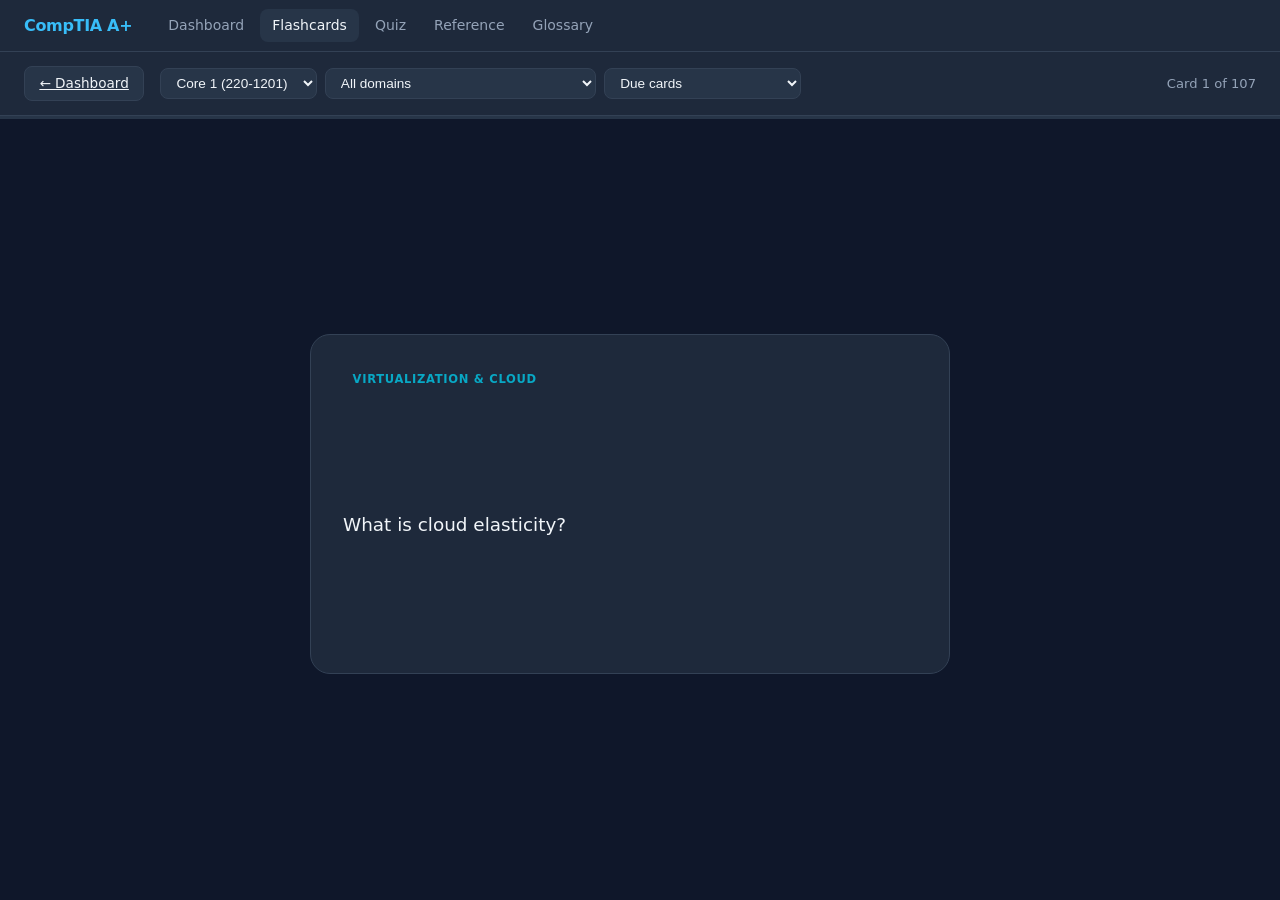
==== flashcards.html @ 88740601 "Initial commit: CompTIA A+ study site" ====
<!DOCTYPE html>
<html lang="en">
<head>
  <meta charset="UTF-8">
  <meta name="viewport" content="width=device-width, initial-scale=1.0">
  <title>Flashcards — CompTIA A+ Study</title>
  <link rel="stylesheet" href="style.css">
</head>
<body style="display:flex;flex-direction:column;min-height:100vh">

<nav class="site-nav">
  <a href="index.html" class="nav-brand">CompTIA A+</a>
  <div class="nav-links">
    <a href="index.html">Dashboard</a>
    <a href="flashcards.html" class="active">Flashcards</a>
    <a href="quiz.html">Quiz</a>
    <a href="reference.html">Reference</a>
    <a href="glossary.html">Glossary</a>
  </div>
</nav>

<!-- Study header -->
<div class="study-header">
  <a href="index.html" class="back-btn">← Dashboard</a>
  <div class="deck-controls">
    <select id="fc-exam-select">
      <option value="core1">Core 1 (220-1201)</option>
      <option value="core2">Core 2 (220-1202)</option>
    </select>
    <select id="fc-domain-select">
      <option value="all">All domains</option>
    </select>
    <select id="fc-mode-select">
      <option value="due">Due cards</option>
      <option value="weak">Weak cards (Again/Hard)</option>
      <option value="all">All cards</option>
    </select>
  </div>
  <div class="card-counter">
    Card <span id="fc-card-num">1</span> of <span id="fc-card-total">0</span>
  </div>
</div>

<div class="session-progress-bar">
  <div class="session-progress-fill" id="fc-progress-fill" style="width:0%"></div>
</div>

<!-- Card stage -->
<div class="card-stage" id="fc-stage" style="flex:1">
  <div style="width:100%;max-width:660px">

    <div class="card-wrapper">
      <div class="card" id="fc-card">
        <div class="card-face card-front-face">
          <div class="card-domain-badge" id="fc-badge-front"></div>
          <p class="card-question" id="fc-question"></p>
        </div>
        <div class="card-face card-back-face">
          <div class="card-domain-badge" id="fc-badge-back"></div>
          <p class="card-answer" id="fc-answer"></p>
          <p class="card-detail" id="fc-detail"></p>
        </div>
      </div>
    </div>

    <p class="flip-hint" id="fc-flip-hint">Click the card or press <kbd>Space</kbd> to reveal the answer</p>

    <div class="rating-area hidden" id="fc-rating-area">
      <button class="rate-btn" data-rating="again">Again<span class="rate-key-hint">1</span></button>
      <button class="rate-btn" data-rating="hard">Hard<span class="rate-key-hint">2</span></button>
      <button class="rate-btn" data-rating="good">Good<span class="rate-key-hint">3</span></button>
      <button class="rate-btn" data-rating="easy">Easy<span class="rate-key-hint">4</span></button>
    </div>

  </div>
</div>

<!-- Session complete -->
<div class="session-complete hidden" id="fc-session-done" style="flex:1">
  <div style="font-size:3rem">✅</div>
  <h2>Session Complete!</h2>
  <p>You reviewed <strong id="fc-session-count">0</strong> cards this session.</p>
  <div class="session-actions">
    <button class="btn-secondary" id="fc-restart-btn">Study Again</button>
    <a href="index.html" class="btn-primary" style="text-decoration:none;display:inline-flex;align-items:center;padding:0.7rem 1.5rem">Back to Dashboard</a>
  </div>
</div>

<script src="data/core1.js"></script>
<script src="data/core2.js"></script>
<script src="app.js"></script>
<script src="flashcards.js"></script>
</body>
</html>
---- style.css ----
*, *::before, *::after { box-sizing: border-box; margin: 0; padding: 0; }

:root {
  --bg: #0f172a;
  --surface: #1e293b;
  --surface2: #273548;
  --border: #334155;
  --text: #f1f5f9;
  --muted: #94a3b8;
  --accent: #38bdf8;

  --c-mobile:    #a855f7;
  --c-network:   #3b82f6;
  --c-hardware:  #22c55e;
  --c-virt:      #06b6d4;
  --c-trouble:   #f97316;
  --c-os:        #14b8a6;
  --c-security:  #ef4444;
  --c-softtroub: #eab308;
  --c-ops:       #6366f1;
}

body {
  background: var(--bg);
  color: var(--text);
  font-family: system-ui, -apple-system, sans-serif;
  min-height: 100vh;
  line-height: 1.5;
}

.hidden { display: none !important; }

/* ── Header ─────────────────────────────── */
.site-header {
  background: var(--surface);
  border-bottom: 1px solid var(--border);
  padding: 1rem 1.5rem;
  display: flex;
  align-items: center;
  justify-content: space-between;
  gap: 1rem;
}
.site-header h1 {
  font-size: 1.2rem;
  font-weight: 700;
  color: var(--accent);
  letter-spacing: -0.02em;
}
.header-meta {
  display: flex;
  align-items: center;
  gap: 1rem;
  font-size: 0.85rem;
  color: var(--muted);
}
.streak-badge {
  background: #7c3aed22;
  border: 1px solid #a855f744;
  color: #c084fc;
  padding: 0.3rem 0.75rem;
  border-radius: 999px;
  font-weight: 600;
  font-size: 0.85rem;
}

/* ── Dashboard ───────────────────────────── */
#dashboard { max-width: 960px; margin: 0 auto; padding: 2rem 1.5rem; }

.dash-stats {
  display: grid;
  grid-template-columns: repeat(3, 1fr);
  gap: 1rem;
  margin-bottom: 2rem;
}
.stat-card {
  background: var(--surface);
  border: 1px solid var(--border);
  border-radius: 12px;
  padding: 1rem 1.25rem;
  text-align: center;
}
.stat-card .stat-value {
  font-size: 2rem;
  font-weight: 700;
  color: var(--accent);
  line-height: 1;
}
.stat-card .stat-label {
  font-size: 0.8rem;
  color: var(--muted);
  margin-top: 0.3rem;
}

.exam-grid {
  display: grid;
  grid-template-columns: repeat(auto-fit, minmax(300px, 1fr));
  gap: 1.5rem;
}

.exam-card {
  background: var(--surface);
  border: 1px solid var(--border);
  border-radius: 16px;
  padding: 1.5rem;
}
.exam-card-header {
  display: flex;
  justify-content: space-between;
  align-items: flex-start;
  margin-bottom: 1.25rem;
}
.exam-card h2 { font-size: 1rem; font-weight: 700; }
.exam-code {
  font-size: 0.75rem;
  color: var(--muted);
  background: var(--surface2);
  padding: 0.2rem 0.6rem;
  border-radius: 6px;
}
.due-badge {
  background: #38bdf822;
  border: 1px solid #38bdf844;
  color: var(--accent);
  padding: 0.25rem 0.6rem;
  border-radius: 6px;
  font-size: 0.78rem;
  font-weight: 600;
}

.domain-list { display: flex; flex-direction: column; gap: 0.6rem; margin-bottom: 1.5rem; }
.domain-row { display: flex; flex-direction: column; gap: 0.25rem; }
.domain-row-header {
  display: flex;
  justify-content: space-between;
  font-size: 0.78rem;
  color: var(--muted);
}
.domain-row-header .domain-name { color: var(--text); font-weight: 500; }
.progress-track {
  height: 6px;
  background: var(--surface2);
  border-radius: 999px;
  overflow: hidden;
}
.progress-fill {
  height: 100%;
  border-radius: 999px;
  transition: width 0.4s ease;
  min-width: 2px;
}

.study-btn {
  width: 100%;
  padding: 0.75rem;
  border: none;
  border-radius: 10px;
  background: var(--accent);
  color: #0f172a;
  font-size: 0.95rem;
  font-weight: 700;
  cursor: pointer;
  transition: opacity 0.15s, transform 0.1s;
}
.study-btn:hover { opacity: 0.9; transform: translateY(-1px); }
.study-btn:active { transform: translateY(0); }
.study-btn:disabled { opacity: 0.4; cursor: not-allowed; transform: none; }

/* ── Study View ──────────────────────────── */
#study-view {
  display: flex;
  flex-direction: column;
  min-height: 100vh;
}

.study-header {
  background: var(--surface);
  border-bottom: 1px solid var(--border);
  padding: 0.875rem 1.5rem;
  display: flex;
  align-items: center;
  gap: 1rem;
  flex-wrap: wrap;
}
.back-btn {
  background: var(--surface2);
  border: 1px solid var(--border);
  color: var(--text);
  padding: 0.4rem 0.9rem;
  border-radius: 8px;
  cursor: pointer;
  font-size: 0.85rem;
  white-space: nowrap;
}
.back-btn:hover { background: var(--border); }

.deck-controls { display: flex; gap: 0.5rem; flex: 1; flex-wrap: wrap; }
.deck-controls select {
  background: var(--surface2);
  border: 1px solid var(--border);
  color: var(--text);
  padding: 0.4rem 0.7rem;
  border-radius: 8px;
  font-size: 0.85rem;
  cursor: pointer;
  min-width: 140px;
}
.deck-controls select:focus { outline: 2px solid var(--accent); }

.card-counter {
  font-size: 0.82rem;
  color: var(--muted);
  white-space: nowrap;
}

.session-progress-bar {
  height: 3px;
  background: var(--surface2);
}
.session-progress-fill {
  height: 100%;
  background: var(--accent);
  transition: width 0.3s ease;
}

/* ── Flashcard ───────────────────────────── */
.card-stage {
  flex: 1;
  display: flex;
  align-items: center;
  justify-content: center;
  padding: 2rem 1.5rem;
}

.card-wrapper {
  perspective: 1200px;
  width: 100%;
  max-width: 640px;
  height: 340px;
}

.card {
  position: relative;
  width: 100%;
  height: 100%;
  transform-style: preserve-3d;
  transition: transform 0.45s cubic-bezier(0.4, 0, 0.2, 1);
  cursor: pointer;
}
.card.flipped { transform: rotateY(180deg); }

.card-face {
  position: absolute;
  inset: 0;
  backface-visibility: hidden;
  -webkit-backface-visibility: hidden;
  background: var(--surface);
  border: 1px solid var(--border);
  border-radius: 20px;
  padding: 2rem;
  display: flex;
  flex-direction: column;
  gap: 1rem;
}
.card-back-face {
  transform: rotateY(180deg);
  background: var(--surface2);
}

.card-domain-badge {
  display: inline-flex;
  align-items: center;
  gap: 0.4rem;
  font-size: 0.72rem;
  font-weight: 600;
  text-transform: uppercase;
  letter-spacing: 0.06em;
  padding: 0.25rem 0.6rem;
  border-radius: 6px;
  width: fit-content;
  opacity: 0.9;
}

.card-question {
  font-size: 1.15rem;
  font-weight: 500;
  line-height: 1.5;
  flex: 1;
  display: flex;
  align-items: center;
}
.card-answer {
  font-size: 1.1rem;
  font-weight: 600;
  color: var(--accent);
  flex: 1;
  display: flex;
  align-items: center;
}
.card-detail {
  font-size: 0.82rem;
  color: var(--muted);
  border-top: 1px solid var(--border);
  padding-top: 0.75rem;
  line-height: 1.5;
}

.flip-hint {
  font-size: 0.78rem;
  color: var(--muted);
  text-align: center;
  margin-top: -1rem;
  margin-bottom: 0.5rem;
}

/* ── Rating Buttons ──────────────────────── */
.rating-area {
  padding: 1.5rem;
  display: flex;
  justify-content: center;
  gap: 0.75rem;
  flex-wrap: wrap;
}
.rating-area.hidden { visibility: hidden; }

.rate-btn {
  flex: 1;
  max-width: 120px;
  min-width: 70px;
  padding: 0.65rem 0.5rem;
  border: 2px solid transparent;
  border-radius: 10px;
  font-size: 0.88rem;
  font-weight: 700;
  cursor: pointer;
  transition: opacity 0.15s, transform 0.1s;
}
.rate-btn:hover { opacity: 0.85; transform: translateY(-2px); }
.rate-btn:active { transform: translateY(0); }

.rate-btn[data-rating="again"]  { background: #ef444422; border-color: #ef4444; color: #ef4444; }
.rate-btn[data-rating="hard"]   { background: #f9731622; border-color: #f97316; color: #f97316; }
.rate-btn[data-rating="good"]   { background: #22c55e22; border-color: #22c55e; color: #22c55e; }
.rate-btn[data-rating="easy"]   { background: #38bdf822; border-color: #38bdf8; color: #38bdf8; }

.rate-key-hint {
  font-size: 0.65rem;
  opacity: 0.6;
  display: block;
  margin-top: 0.2rem;
}

/* ── Session Complete ────────────────────── */
.session-complete {
  flex: 1;
  display: flex;
  flex-direction: column;
  align-items: center;
  justify-content: center;
  gap: 1.5rem;
  padding: 2rem;
  text-align: center;
}
.session-complete h2 { font-size: 1.75rem; }
.session-complete p { color: var(--muted); font-size: 1rem; }
.session-actions { display: flex; gap: 1rem; flex-wrap: wrap; justify-content: center; }
.btn-secondary {
  padding: 0.7rem 1.5rem;
  border: 1px solid var(--border);
  border-radius: 10px;
  background: var(--surface);
  color: var(--text);
  font-size: 0.9rem;
  font-weight: 600;
  cursor: pointer;
}
.btn-secondary:hover { background: var(--surface2); }
.btn-primary {
  padding: 0.7rem 1.5rem;
  border: none;
  border-radius: 10px;
  background: var(--accent);
  color: #0f172a;
  font-size: 0.9rem;
  font-weight: 700;
  cursor: pointer;
}
.btn-primary:hover { opacity: 0.9; }

/* ── Site Nav ────────────────────────────── */
.site-nav {
  background: var(--surface);
  border-bottom: 1px solid var(--border);
  padding: 0 1.5rem;
  display: flex;
  align-items: center;
  gap: 1.5rem;
  height: 52px;
  position: sticky;
  top: 0;
  z-index: 100;
}
.nav-brand {
  font-weight: 800;
  font-size: 1rem;
  color: var(--accent);
  text-decoration: none;
  white-space: nowrap;
  letter-spacing: -0.02em;
}
.nav-links {
  display: flex;
  gap: 0.25rem;
  flex: 1;
  overflow-x: auto;
  scrollbar-width: none;
}
.nav-links::-webkit-scrollbar { display: none; }
.nav-links a {
  text-decoration: none;
  color: var(--muted);
  font-size: 0.875rem;
  font-weight: 500;
  padding: 0.35rem 0.75rem;
  border-radius: 8px;
  white-space: nowrap;
  transition: background 0.15s, color 0.15s;
}
.nav-links a:hover { background: var(--surface2); color: var(--text); }
.nav-links a.active { background: var(--surface2); color: var(--text); }

/* ── Page layout ─────────────────────────── */
.page-container { max-width: 960px; margin: 0 auto; padding: 2rem 1.5rem; }
.page-title { font-size: 1.6rem; font-weight: 800; margin-bottom: 0.4rem; }
.page-subtitle { color: var(--muted); font-size: 0.9rem; margin-bottom: 1.5rem; }
.ref-header { margin-bottom: 2rem; }

/* ── Quiz Config ─────────────────────────── */
.config-card {
  background: var(--surface);
  border: 1px solid var(--border);
  border-radius: 20px;
  padding: 2rem;
  max-width: 600px;
  margin: 0 auto;
}
.config-grid {
  display: grid;
  grid-template-columns: repeat(auto-fit, minmax(160px, 1fr));
  gap: 1rem;
  margin-bottom: 1.5rem;
}
.config-field { display: flex; flex-direction: column; gap: 0.4rem; }
.config-field label { font-size: 0.8rem; color: var(--muted); font-weight: 600; text-transform: uppercase; letter-spacing: 0.05em; }
.config-field select {
  background: var(--surface2);
  border: 1px solid var(--border);
  color: var(--text);
  padding: 0.55rem 0.75rem;
  border-radius: 8px;
  font-size: 0.9rem;
  cursor: pointer;
}
.config-field select:focus { outline: 2px solid var(--accent); }
.start-quiz-btn {
  width: 100%;
  padding: 0.85rem;
  background: var(--accent);
  color: #0f172a;
  border: none;
  border-radius: 12px;
  font-size: 1rem;
  font-weight: 700;
  cursor: pointer;
  transition: opacity 0.15s;
}
.start-quiz-btn:hover { opacity: 0.9; }

/* ── Quiz Active ─────────────────────────── */
.quiz-header-bar {
  display: flex;
  justify-content: space-between;
  align-items: center;
  margin-bottom: 0.75rem;
}
.quiz-card {
  background: var(--surface);
  border: 1px solid var(--border);
  border-radius: 20px;
  padding: 2rem;
  max-width: 720px;
  margin: 0 auto;
}
.quiz-question-text {
  font-size: 1.1rem;
  font-weight: 500;
  line-height: 1.6;
  margin-bottom: 1.5rem;
}
.options-list { display: flex; flex-direction: column; gap: 0.6rem; margin-bottom: 1.25rem; }
.option-btn {
  text-align: left;
  padding: 0.8rem 1rem;
  background: var(--surface2);
  border: 1px solid var(--border);
  border-radius: 10px;
  color: var(--text);
  font-size: 0.9rem;
  cursor: pointer;
  transition: background 0.1s, border-color 0.1s;
  line-height: 1.4;
}
.option-btn:hover:not(:disabled) { background: var(--border); }
.option-btn.option-correct { background: #22c55e22; border-color: #22c55e; color: #22c55e; font-weight: 600; }
.option-btn.option-wrong   { background: #ef444422; border-color: #ef4444; color: #ef4444; }
.option-btn:disabled { cursor: default; }

.explanation-box {
  background: #38bdf811;
  border: 1px solid #38bdf833;
  border-radius: 10px;
  padding: 1rem;
  margin-bottom: 1rem;
}
.explanation-label {
  font-size: 0.72rem;
  font-weight: 700;
  text-transform: uppercase;
  letter-spacing: 0.08em;
  color: var(--accent);
  margin-bottom: 0.4rem;
}
.explanation-box p { font-size: 0.88rem; color: var(--text); line-height: 1.5; }
.next-btn {
  width: 100%;
  padding: 0.75rem;
  background: var(--accent);
  color: #0f172a;
  border: none;
  border-radius: 10px;
  font-size: 0.95rem;
  font-weight: 700;
  cursor: pointer;
  transition: opacity 0.15s;
}
.next-btn:hover { opacity: 0.9; }

/* ── Quiz Results ────────────────────────── */
.results-card {
  background: var(--surface);
  border: 1px solid var(--border);
  border-radius: 20px;
  padding: 2rem;
  max-width: 520px;
  margin: 0 auto;
}
.score-display { display: flex; align-items: baseline; justify-content: center; gap: 0.25rem; margin: 1rem 0 0.25rem; }
.score-big { font-size: 3rem; font-weight: 800; line-height: 1; }
.score-sep { font-size: 1.5rem; color: var(--muted); }
.score-pct { text-align: center; font-size: 1.5rem; font-weight: 700; margin-bottom: 1rem; }
.r-breakdown { display: flex; flex-direction: column; gap: 0.5rem; }
.r-domain-row { display: flex; justify-content: space-between; font-size: 0.85rem; }

/* ── Reference ───────────────────────────── */
.ref-filter-bar { display: flex; gap: 0.5rem; margin-top: 1rem; flex-wrap: wrap; }
.ref-filter-btn {
  padding: 0.35rem 0.9rem;
  border: 1px solid var(--border);
  border-radius: 999px;
  background: transparent;
  color: var(--muted);
  font-size: 0.82rem;
  font-weight: 600;
  cursor: pointer;
  transition: background 0.15s, color 0.15s, border-color 0.15s;
}
.ref-filter-btn:hover, .ref-filter-btn.active {
  background: var(--accent);
  border-color: var(--accent);
  color: #0f172a;
}
.ref-section {
  background: var(--surface);
  border: 1px solid var(--border);
  border-radius: 16px;
  padding: 1.5rem;
  margin-bottom: 1.5rem;
  overflow: hidden;
}
.ref-section-header {
  display: flex;
  justify-content: space-between;
  align-items: center;
  margin-bottom: 1.25rem;
}
.ref-section-header h2 { font-size: 1rem; font-weight: 700; }
.ref-table-wrap { overflow-x: auto; }
.ref-table {
  width: 100%;
  border-collapse: collapse;
  font-size: 0.82rem;
  min-width: 500px;
}
.ref-table th {
  text-align: left;
  padding: 0.5rem 0.75rem;
  background: var(--surface2);
  color: var(--muted);
  font-weight: 600;
  font-size: 0.72rem;
  text-transform: uppercase;
  letter-spacing: 0.05em;
}
.ref-table th:first-child { border-radius: 6px 0 0 6px; }
.ref-table th:last-child  { border-radius: 0 6px 6px 0; }
.ref-table td { padding: 0.55rem 0.75rem; border-bottom: 1px solid var(--border); vertical-align: top; line-height: 1.45; }
.ref-table tr:last-child td { border-bottom: none; }
.ref-table tr:hover td { background: var(--surface2); }
.ref-key-col { font-weight: 700; color: var(--accent); font-family: monospace; white-space: nowrap; }
.ref-step-list { padding-left: 1.25rem; display: flex; flex-direction: column; gap: 1rem; }
.ref-step-list li strong { color: var(--accent); }
.ref-step-list li p { color: var(--muted); font-size: 0.88rem; margin-top: 0.2rem; line-height: 1.5; }

/* ── Glossary ────────────────────────────── */
.gloss-search {
  width: 100%;
  max-width: 480px;
  padding: 0.65rem 1rem;
  background: var(--surface);
  border: 1px solid var(--border);
  border-radius: 10px;
  color: var(--text);
  font-size: 0.95rem;
  margin-top: 0.5rem;
}
.gloss-search:focus { outline: 2px solid var(--accent); }
.alpha-nav {
  display: flex;
  flex-wrap: wrap;
  gap: 0.35rem;
  margin-bottom: 1.5rem;
}
.alpha-link {
  text-decoration: none;
  background: var(--surface);
  border: 1px solid var(--border);
  color: var(--muted);
  width: 32px;
  height: 32px;
  display: flex;
  align-items: center;
  justify-content: center;
  border-radius: 6px;
  font-size: 0.8rem;
  font-weight: 600;
  transition: background 0.15s, color 0.15s;
}
.alpha-link:hover { background: var(--accent); color: #0f172a; border-color: var(--accent); }
.gloss-letter-section { margin-bottom: 1.5rem; }
.gloss-letter-heading {
  font-size: 1.25rem;
  font-weight: 800;
  color: var(--accent);
  margin-bottom: 0.5rem;
  padding-bottom: 0.4rem;
  border-bottom: 1px solid var(--border);
}
.gloss-item {
  display: grid;
  grid-template-columns: 110px 1fr;
  gap: 0.5rem 1.25rem;
  padding: 0.65rem 0;
  border-bottom: 1px solid var(--border);
  align-items: baseline;
}
.gloss-term { font-weight: 700; color: var(--accent); font-size: 0.9rem; font-family: monospace; }
.gloss-def  { font-size: 0.88rem; color: var(--text); line-height: 1.5; }

/* ── Readiness score ─────────────────────── */
.readiness-row {
  display: flex;
  align-items: center;
  justify-content: space-between;
  margin-bottom: 1rem;
  padding: 0.75rem 1rem;
  background: var(--surface2);
  border-radius: 10px;
}
.readiness-label { font-size: 0.8rem; color: var(--muted); }
.readiness-value { font-size: 1.5rem; font-weight: 800; }

/* ── Quick-link cards ────────────────────── */
.quick-link-card { transition: border-color 0.15s; }
.quick-link-card:hover { border-color: var(--accent); }

/* ── Responsive ──────────────────────────── */
@media (max-width: 600px) {
  .dash-stats { grid-template-columns: repeat(3, 1fr); gap: 0.5rem; }
  .stat-card { padding: 0.75rem; }
  .stat-card .stat-value { font-size: 1.5rem; }
  .card-wrapper { height: 300px; }
  .card-face { padding: 1.5rem; }
  .card-question { font-size: 1rem; }
  .study-header { padding: 0.75rem 1rem; gap: 0.5rem; }
  #dashboard { padding: 1.25rem 1rem; }
}
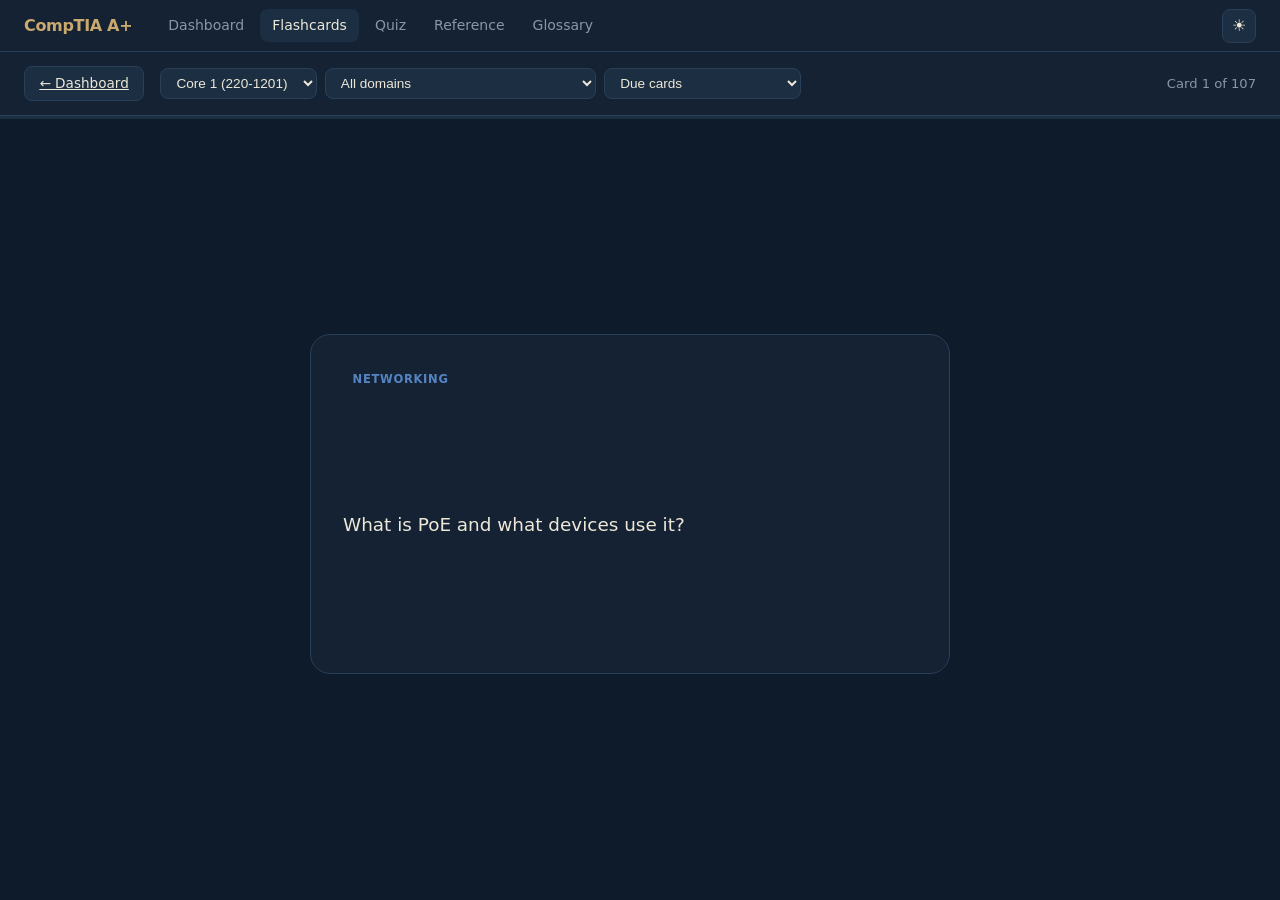
==== commit de1ef7bc: "Add light/dark mode toggle Adds a sun/moon button to the nav on every page. Preference is saved to l" ====
--- a/flashcards.html
+++ b/flashcards.html
@@ -5,6 +5,7 @@
   <meta name="viewport" content="width=device-width, initial-scale=1.0">
   <title>Flashcards — CompTIA A+ Study</title>
   <link rel="stylesheet" href="style.css">
+  <script>if(localStorage.getItem('comptia_theme')==='light')document.documentElement.setAttribute('data-theme','light');</script>
 </head>
 <body style="display:flex;flex-direction:column;min-height:100vh">
 
@@ -17,6 +18,7 @@
     <a href="reference.html">Reference</a>
     <a href="glossary.html">Glossary</a>
   </div>
+  <button id="theme-toggle" class="theme-toggle" aria-label="Toggle theme">☀</button>
 </nav>
 
 <!-- Study header -->
--- a/style.css
+++ b/style.css
@@ -1,23 +1,36 @@
 *, *::before, *::after { box-sizing: border-box; margin: 0; padding: 0; }
 
 :root {
-  --bg: #0f172a;
-  --surface: #1e293b;
-  --surface2: #273548;
-  --border: #334155;
-  --text: #f1f5f9;
-  --muted: #94a3b8;
-  --accent: #38bdf8;
-
-  --c-mobile:    #a855f7;
-  --c-network:   #3b82f6;
-  --c-hardware:  #22c55e;
-  --c-virt:      #06b6d4;
-  --c-trouble:   #f97316;
-  --c-os:        #14b8a6;
-  --c-security:  #ef4444;
-  --c-softtroub: #eab308;
-  --c-ops:       #6366f1;
+  --bg: #0d1b2a;
+  --surface: #152233;
+  --surface2: #1c2e42;
+  --border: #2a3f58;
+  --text: #ede8d8;
+  --muted: #8a96a8;
+  --accent: #c9a96e;
+  --btn-text: #0d1b2a;
+
+  --c-mobile:    #9b72c8;
+  --c-network:   #5b8fd4;
+  --c-hardware:  #5aaa7a;
+  --c-virt:      #3db8cc;
+  --c-trouble:   #cc8844;
+  --c-os:        #3aada4;
+  --c-security:  #c85a5a;
+  --c-softtroub: #c9a030;
+  --c-ops:       #7080cc;
+}
+
+/* ── Light mode overrides ─────────────────── */
+[data-theme="light"] {
+  --bg: #f4efe4;
+  --surface: #ffffff;
+  --surface2: #ede8d8;
+  --border: #d5cabb;
+  --text: #1a2535;
+  --muted: #6b6455;
+  --accent: #9a7d35;
+  --btn-text: #f4efe4;
 }
 
 body {
@@ -54,9 +67,9 @@
   color: var(--muted);
 }
 .streak-badge {
-  background: #7c3aed22;
-  border: 1px solid #a855f744;
-  color: #c084fc;
+  background: #c9a96e22;
+  border: 1px solid #c9a96e44;
+  color: var(--accent);
   padding: 0.3rem 0.75rem;
   border-radius: 999px;
   font-weight: 600;
@@ -118,8 +131,8 @@
   border-radius: 6px;
 }
 .due-badge {
-  background: #38bdf822;
-  border: 1px solid #38bdf844;
+  background: #c9a96e22;
+  border: 1px solid #c9a96e44;
   color: var(--accent);
   padding: 0.25rem 0.6rem;
   border-radius: 6px;
@@ -155,7 +168,7 @@
   border: none;
   border-radius: 10px;
   background: var(--accent);
-  color: #0f172a;
+  color: var(--btn-text);
   font-size: 0.95rem;
   font-weight: 700;
   cursor: pointer;
@@ -337,10 +350,10 @@
 .rate-btn:hover { opacity: 0.85; transform: translateY(-2px); }
 .rate-btn:active { transform: translateY(0); }
 
-.rate-btn[data-rating="again"]  { background: #ef444422; border-color: #ef4444; color: #ef4444; }
-.rate-btn[data-rating="hard"]   { background: #f9731622; border-color: #f97316; color: #f97316; }
-.rate-btn[data-rating="good"]   { background: #22c55e22; border-color: #22c55e; color: #22c55e; }
-.rate-btn[data-rating="easy"]   { background: #38bdf822; border-color: #38bdf8; color: #38bdf8; }
+.rate-btn[data-rating="again"]  { background: #c85a5a22; border-color: #c85a5a; color: #c85a5a; }
+.rate-btn[data-rating="hard"]   { background: #cc884422; border-color: #cc8844; color: #cc8844; }
+.rate-btn[data-rating="good"]   { background: #5aaa7a22; border-color: #5aaa7a; color: #5aaa7a; }
+.rate-btn[data-rating="easy"]   { background: #c9a96e22; border-color: #c9a96e; color: #c9a96e; }
 
 .rate-key-hint {
   font-size: 0.65rem;
@@ -379,7 +392,7 @@
   border: none;
   border-radius: 10px;
   background: var(--accent);
-  color: #0f172a;
+  color: var(--btn-text);
   font-size: 0.9rem;
   font-weight: 700;
   cursor: pointer;
@@ -465,7 +478,7 @@
   width: 100%;
   padding: 0.85rem;
   background: var(--accent);
-  color: #0f172a;
+  color: var(--btn-text);
   border: none;
   border-radius: 12px;
   font-size: 1rem;
@@ -510,13 +523,13 @@
   line-height: 1.4;
 }
 .option-btn:hover:not(:disabled) { background: var(--border); }
-.option-btn.option-correct { background: #22c55e22; border-color: #22c55e; color: #22c55e; font-weight: 600; }
-.option-btn.option-wrong   { background: #ef444422; border-color: #ef4444; color: #ef4444; }
+.option-btn.option-correct { background: #5aaa7a22; border-color: #5aaa7a; color: #5aaa7a; font-weight: 600; }
+.option-btn.option-wrong   { background: #c85a5a22; border-color: #c85a5a; color: #c85a5a; }
 .option-btn:disabled { cursor: default; }
 
 .explanation-box {
-  background: #38bdf811;
-  border: 1px solid #38bdf833;
+  background: #c9a96e11;
+  border: 1px solid #c9a96e33;
   border-radius: 10px;
   padding: 1rem;
   margin-bottom: 1rem;
@@ -534,7 +547,7 @@
   width: 100%;
   padding: 0.75rem;
   background: var(--accent);
-  color: #0f172a;
+  color: var(--btn-text);
   border: none;
   border-radius: 10px;
   font-size: 0.95rem;
@@ -576,7 +589,7 @@
 .ref-filter-btn:hover, .ref-filter-btn.active {
   background: var(--accent);
   border-color: var(--accent);
-  color: #0f172a;
+  color: var(--btn-text);
 }
 .ref-section {
   background: var(--surface);
@@ -654,7 +667,7 @@
   font-weight: 600;
   transition: background 0.15s, color 0.15s;
 }
-.alpha-link:hover { background: var(--accent); color: #0f172a; border-color: var(--accent); }
+.alpha-link:hover { background: var(--accent); color: var(--btn-text); border-color: var(--accent); }
 .gloss-letter-section { margin-bottom: 1.5rem; }
 .gloss-letter-heading {
   font-size: 1.25rem;
@@ -687,6 +700,24 @@
 }
 .readiness-label { font-size: 0.8rem; color: var(--muted); }
 .readiness-value { font-size: 1.5rem; font-weight: 800; }
+
+/* ── Theme toggle button ─────────────────── */
+.theme-toggle {
+  background: var(--surface2);
+  border: 1px solid var(--border);
+  color: var(--text);
+  width: 34px;
+  height: 34px;
+  border-radius: 8px;
+  cursor: pointer;
+  font-size: 1rem;
+  display: flex;
+  align-items: center;
+  justify-content: center;
+  flex-shrink: 0;
+  transition: background 0.15s;
+}
+.theme-toggle:hover { background: var(--border); }
 
 /* ── Quick-link cards ────────────────────── */
 .quick-link-card { transition: border-color 0.15s; }
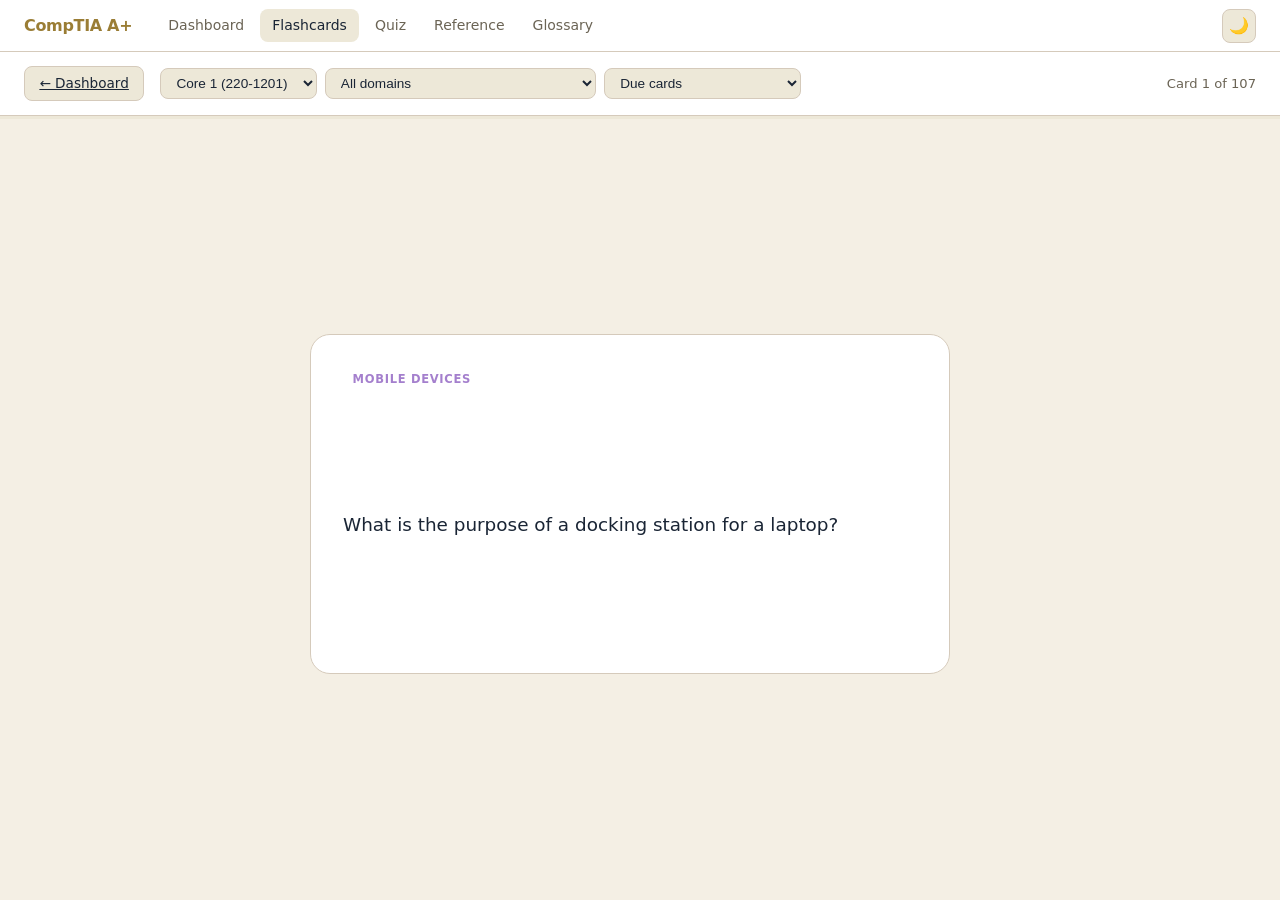
==== commit 6c27d622: "Set light mode as the default theme Site now opens in light mode (warm cream) by default. Dark mode " ====
--- a/flashcards.html
+++ b/flashcards.html
@@ -5,7 +5,7 @@
   <meta name="viewport" content="width=device-width, initial-scale=1.0">
   <title>Flashcards — CompTIA A+ Study</title>
   <link rel="stylesheet" href="style.css">
-  <script>if(localStorage.getItem('comptia_theme')==='light')document.documentElement.setAttribute('data-theme','light');</script>
+  <script>if(localStorage.getItem('comptia_theme')==='dark')document.documentElement.setAttribute('data-theme','dark');</script>
 </head>
 <body style="display:flex;flex-direction:column;min-height:100vh">
 
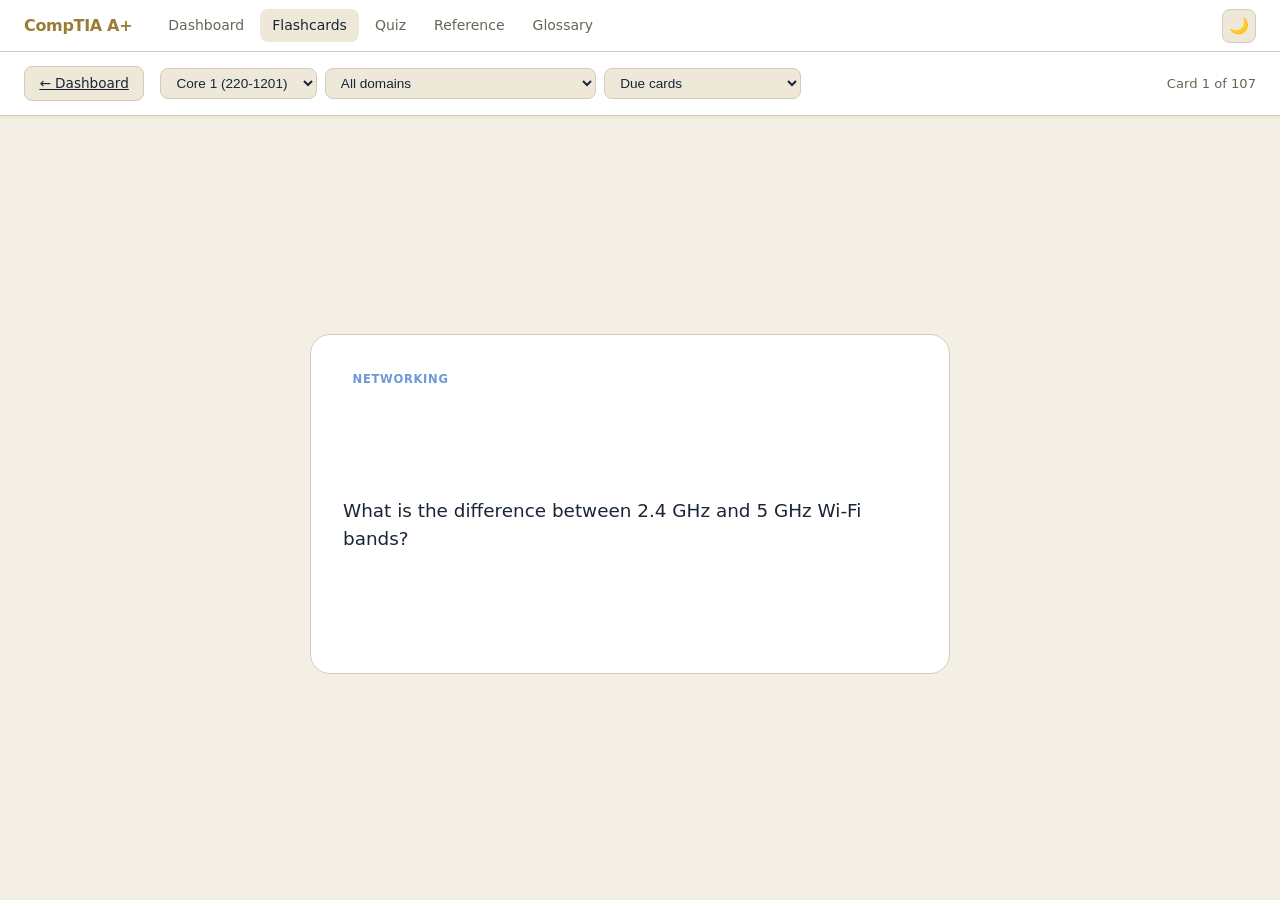
==== commit 3d5681c4: "Fix theme toggle missing on Reference and Glossary pages Extracted theme logic into its own theme.js" ====
--- a/flashcards.html
+++ b/flashcards.html
@@ -90,6 +90,7 @@
 
 <script src="data/core1.js"></script>
 <script src="data/core2.js"></script>
+<script src="theme.js"></script>
 <script src="app.js"></script>
 <script src="flashcards.js"></script>
 </body>
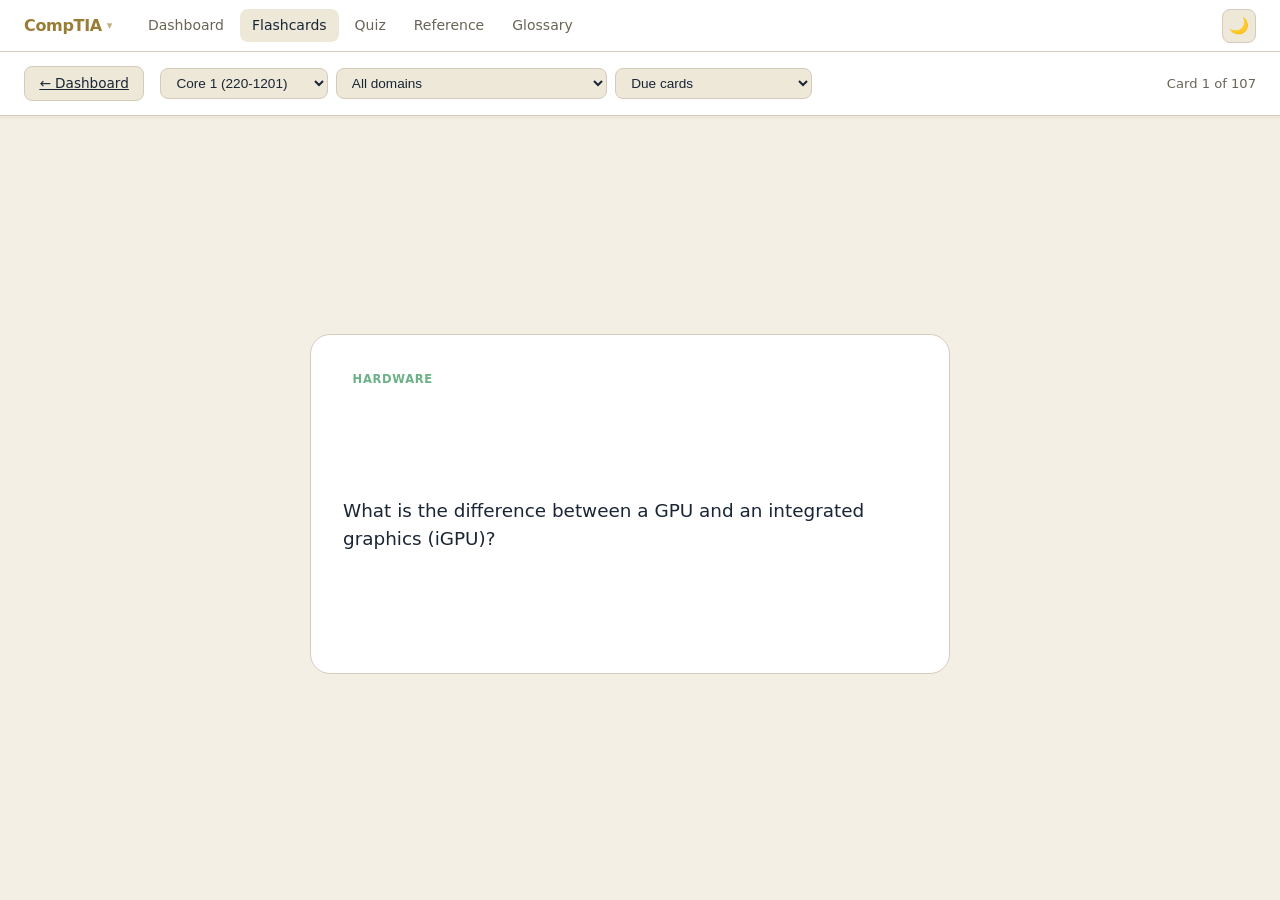
==== commit e9c7c1f6: "Add Network+ (N10-009) study path with Week 1-2 content Nav brand is now a dropdown to switch betwee" ====
--- a/flashcards.html
+++ b/flashcards.html
@@ -10,7 +10,14 @@
 <body style="display:flex;flex-direction:column;min-height:100vh">
 
 <nav class="site-nav">
-  <a href="index.html" class="nav-brand">CompTIA A+</a>
+  <div class="nav-brand-dropdown">
+    <button class="nav-brand">CompTIA <span class="nav-chevron">▾</span></button>
+    <div class="nav-dropdown-menu">
+      <div class="nav-dropdown-label">Certifications</div>
+      <a href="index.html" class="nav-dropdown-item">A+ (220-1201/1202)</a>
+      <a href="netplus.html" class="nav-dropdown-item">Network+ (N10-009)</a>
+    </div>
+  </div>
   <div class="nav-links">
     <a href="index.html">Dashboard</a>
     <a href="flashcards.html" class="active">Flashcards</a>
@@ -28,6 +35,7 @@
     <select id="fc-exam-select">
       <option value="core1">Core 1 (220-1201)</option>
       <option value="core2">Core 2 (220-1202)</option>
+      <option value="netplus">Network+ (N10-009)</option>
     </select>
     <select id="fc-domain-select">
       <option value="all">All domains</option>
@@ -90,6 +98,7 @@
 
 <script src="data/core1.js"></script>
 <script src="data/core2.js"></script>
+<script src="data/netplus-week1.js"></script>
 <script src="theme.js"></script>
 <script src="app.js"></script>
 <script src="flashcards.js"></script>
--- a/style.css
+++ b/style.css
@@ -19,6 +19,12 @@
   --c-security:  #c85a5a;
   --c-softtroub: #c9a030;
   --c-ops:       #7080cc;
+
+  /* Network+ domain colors */
+  --c-np-osi:      #6c8fd6;
+  --c-np-tcpip:    #50b89c;
+  --c-np-ports:    #d48c4e;
+  --c-np-concepts: #a070cc;
 }
 
 /* ── Light mode overrides ─────────────────── */
@@ -420,6 +426,70 @@
   white-space: nowrap;
   letter-spacing: -0.02em;
 }
+
+/* ── Nav dropdown ───────────────────────── */
+.nav-brand-dropdown {
+  position: relative;
+}
+.nav-brand-dropdown .nav-brand {
+  cursor: pointer;
+  background: none;
+  border: none;
+  font-family: inherit;
+  display: flex;
+  align-items: center;
+  gap: 0.3rem;
+  padding: 0;
+}
+.nav-chevron {
+  font-size: 0.7rem;
+  opacity: 0.6;
+  transition: transform 0.2s;
+}
+.nav-brand-dropdown.open .nav-chevron {
+  transform: rotate(180deg);
+}
+.nav-dropdown-menu {
+  display: none;
+  position: absolute;
+  top: calc(100% + 6px);
+  left: 0;
+  background: var(--surface);
+  border: 1px solid var(--border);
+  border-radius: 10px;
+  padding: 0.35rem;
+  min-width: 210px;
+  z-index: 200;
+  box-shadow: 0 8px 24px rgba(0,0,0,0.25);
+}
+.nav-brand-dropdown.open .nav-dropdown-menu {
+  display: block;
+}
+.nav-dropdown-item {
+  display: block;
+  padding: 0.55rem 0.75rem;
+  text-decoration: none;
+  color: var(--text);
+  font-size: 0.85rem;
+  border-radius: 7px;
+  font-weight: 500;
+  transition: background 0.15s;
+}
+.nav-dropdown-item:hover {
+  background: var(--surface2);
+}
+.nav-dropdown-item.active {
+  color: var(--accent);
+  font-weight: 700;
+}
+.nav-dropdown-label {
+  font-size: 0.68rem;
+  color: var(--muted);
+  text-transform: uppercase;
+  letter-spacing: 0.06em;
+  padding: 0.4rem 0.75rem 0.15rem;
+  font-weight: 600;
+}
 .nav-links {
   display: flex;
   gap: 0.25rem;
@@ -722,6 +792,48 @@
 /* ── Quick-link cards ────────────────────── */
 .quick-link-card { transition: border-color 0.15s; }
 .quick-link-card:hover { border-color: var(--accent); }
+
+/* ── Responsive ──────────────────────────── */
+/* ── Week cards (Network+ dashboard) ──── */
+.week-grid {
+  display: flex;
+  flex-direction: column;
+  gap: 1.25rem;
+}
+.week-card {
+  background: var(--surface);
+  border: 1px solid var(--border);
+  border-radius: 16px;
+  padding: 1.5rem;
+}
+.week-card.locked {
+  opacity: 0.45;
+  pointer-events: none;
+}
+.week-card-header {
+  display: flex;
+  justify-content: space-between;
+  align-items: flex-start;
+  margin-bottom: 1rem;
+}
+.week-badge {
+  font-size: 0.72rem;
+  font-weight: 700;
+  text-transform: uppercase;
+  letter-spacing: 0.06em;
+  padding: 0.2rem 0.6rem;
+  border-radius: 6px;
+}
+.week-badge.active {
+  background: #5aaa7a22;
+  color: #5aaa7a;
+  border: 1px solid #5aaa7a44;
+}
+.week-badge.locked {
+  background: var(--surface2);
+  color: var(--muted);
+  border: 1px solid var(--border);
+}
 
 /* ── Responsive ──────────────────────────── */
 @media (max-width: 600px) {
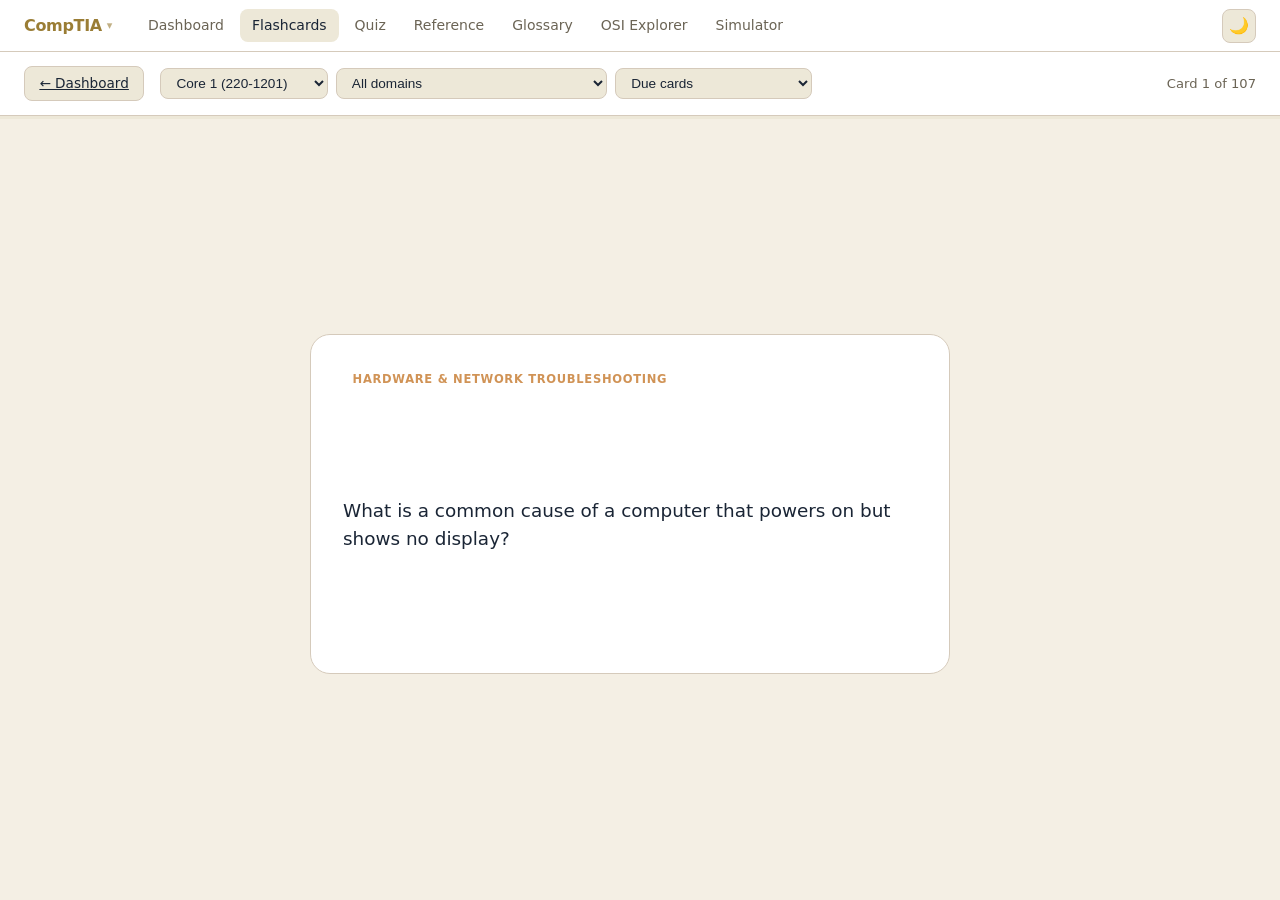
==== commit f81358a7: "Wire up navigation for OSI Explorer and Simulator Adds nav links to the new pages across every exist" ====
--- a/flashcards.html
+++ b/flashcards.html
@@ -24,6 +24,8 @@
     <a href="quiz.html">Quiz</a>
     <a href="reference.html">Reference</a>
     <a href="glossary.html">Glossary</a>
+    <a href="osi.html">OSI Explorer</a>
+    <a href="simulator.html">Simulator</a>
   </div>
   <button id="theme-toggle" class="theme-toggle" aria-label="Toggle theme">☀</button>
 </nav>
--- a/style.css
+++ b/style.css
@@ -25,6 +25,14 @@
   --c-np-tcpip:    #50b89c;
   --c-np-ports:    #d48c4e;
   --c-np-concepts: #a070cc;
+
+  --osi-l1: #c85a5a;
+  --osi-l2: #cc8844;
+  --osi-l3: #c9a030;
+  --osi-l4: #5aaa7a;
+  --osi-l5: #3db8cc;
+  --osi-l6: #5b8fd4;
+  --osi-l7: #9b72c8;
 }
 
 /* ── Light mode overrides ─────────────────── */
@@ -695,7 +703,7 @@
 }
 .ref-table th:first-child { border-radius: 6px 0 0 6px; }
 .ref-table th:last-child  { border-radius: 0 6px 6px 0; }
-.ref-table td { padding: 0.55rem 0.75rem; border-bottom: 1px solid var(--border); vertical-align: top; line-height: 1.45; }
+.ref-table td { padding: 0.55rem 0.75rem; border-bottom: 1px solid var(--border); vertical-align: top; line-height: 1.45; white-space: pre-line; }
 .ref-table tr:last-child td { border-bottom: none; }
 .ref-table tr:hover td { background: var(--surface2); }
 .ref-key-col { font-weight: 700; color: var(--accent); font-family: monospace; white-space: nowrap; }
@@ -832,6 +840,129 @@
 .week-badge.locked {
   background: var(--surface2);
   color: var(--muted);
+  border: 1px solid var(--border);
+}
+
+/* ── OSI Explorer ─────────────────────────── */
+.osi-mnemonics {
+  display: grid;
+  grid-template-columns: repeat(auto-fit, minmax(260px, 1fr));
+  gap: 1rem;
+  margin-bottom: 2rem;
+}
+.mnemonic-card {
+  background: var(--surface);
+  border: 1px solid var(--border);
+  border-radius: 12px;
+  padding: 1.25rem;
+}
+.mnemonic-label {
+  font-size: 0.72rem;
+  color: var(--muted);
+  text-transform: uppercase;
+  letter-spacing: 0.06em;
+  font-weight: 700;
+  margin-bottom: 0.5rem;
+}
+.mnemonic-phrase { font-size: 1.05rem; font-weight: 700; color: var(--accent); margin-bottom: 0.4rem; line-height: 1.4; }
+.mnemonic-order { font-size: 0.78rem; color: var(--muted); }
+
+.osi-stack { display: flex; flex-direction: column; gap: 0.6rem; margin-bottom: 2.5rem; }
+.osi-layer { border: 1px solid var(--border); border-radius: 12px; overflow: hidden; background: var(--surface); }
+.osi-layer-header {
+  display: flex;
+  align-items: center;
+  gap: 0.85rem;
+  padding: 0.9rem 1.1rem;
+  cursor: pointer;
+  border: none;
+  border-left: 5px solid var(--layer-color);
+  background: none;
+  width: 100%;
+  text-align: left;
+  font: inherit;
+  color: inherit;
+}
+.osi-layer-num {
+  width: 30px;
+  height: 30px;
+  border-radius: 50%;
+  background: var(--layer-color);
+  color: #fff;
+  display: flex;
+  align-items: center;
+  justify-content: center;
+  font-weight: 800;
+  font-size: 0.85rem;
+  flex-shrink: 0;
+}
+.osi-layer-name { font-weight: 700; font-size: 0.98rem; }
+.osi-layer-pdu-hint { font-size: 0.75rem; color: var(--muted); margin-left: auto; padding-right: 0.5rem; }
+.osi-layer-chevron { color: var(--muted); transition: transform 0.2s ease; flex-shrink: 0; }
+.osi-layer.open .osi-layer-chevron { transform: rotate(180deg); }
+.osi-layer-detail { max-height: 0; overflow: hidden; transition: max-height 0.3s ease; }
+.osi-layer.open .osi-layer-detail { max-height: 700px; }
+.osi-layer-detail-inner {
+  padding: 1rem 1.1rem 1.1rem;
+  display: grid;
+  gap: 0.85rem;
+  border-top: 1px solid var(--border);
+}
+.osi-detail-label { font-size: 0.7rem; font-weight: 700; text-transform: uppercase; letter-spacing: 0.05em; color: var(--muted); margin-bottom: 0.25rem; }
+.osi-detail-value { font-size: 0.88rem; line-height: 1.55; }
+.osi-tip-box { background: var(--surface2); border-left: 3px solid var(--accent); border-radius: 8px; padding: 0.75rem 0.9rem; font-size: 0.85rem; line-height: 1.5; }
+
+[data-layer="7"] { --layer-color: var(--osi-l7); }
+[data-layer="6"] { --layer-color: var(--osi-l6); }
+[data-layer="5"] { --layer-color: var(--osi-l5); }
+[data-layer="4"] { --layer-color: var(--osi-l4); }
+[data-layer="3"] { --layer-color: var(--osi-l3); }
+[data-layer="2"] { --layer-color: var(--osi-l2); }
+[data-layer="1"] { --layer-color: var(--osi-l1); }
+
+/* ── Troubleshooting Simulator ───────────── */
+.scenario-grid { display: grid; grid-template-columns: repeat(auto-fit, minmax(260px, 1fr)); gap: 1.25rem; }
+.scenario-card {
+  background: var(--surface);
+  border: 1px solid var(--border);
+  border-radius: 16px;
+  padding: 1.5rem;
+  display: flex;
+  flex-direction: column;
+  gap: 0.75rem;
+  cursor: pointer;
+  transition: border-color 0.15s;
+}
+.scenario-card:hover { border-color: var(--accent); }
+.scenario-card-header { display: flex; justify-content: space-between; align-items: flex-start; gap: 0.5rem; }
+.scenario-card h3 { font-size: 1rem; font-weight: 700; }
+.difficulty-badge {
+  font-size: 0.7rem;
+  font-weight: 700;
+  text-transform: uppercase;
+  letter-spacing: 0.04em;
+  padding: 0.2rem 0.55rem;
+  border-radius: 999px;
+  white-space: nowrap;
+  flex-shrink: 0;
+}
+.difficulty-easy   { background: #5aaa7a22; color: #5aaa7a; border: 1px solid #5aaa7a44; }
+.difficulty-medium { background: #c9a03022; color: #c9a030; border: 1px solid #c9a03044; }
+.difficulty-hard   { background: #c85a5a22; color: #c85a5a; border: 1px solid #c85a5a44; }
+.scenario-summary { font-size: 0.85rem; color: var(--muted); line-height: 1.5; flex: 1; }
+.scenario-best { font-size: 0.78rem; color: var(--muted); }
+.scenario-best strong { color: var(--text); }
+
+.osi-tag {
+  display: inline-flex;
+  align-items: center;
+  font-size: 0.75rem;
+  font-weight: 600;
+  padding: 0.3rem 0.65rem;
+  border-radius: 6px;
+  margin-top: 0.75rem;
+  background: var(--surface2);
+  color: var(--accent);
   border: 1px solid var(--border);
 }
 
